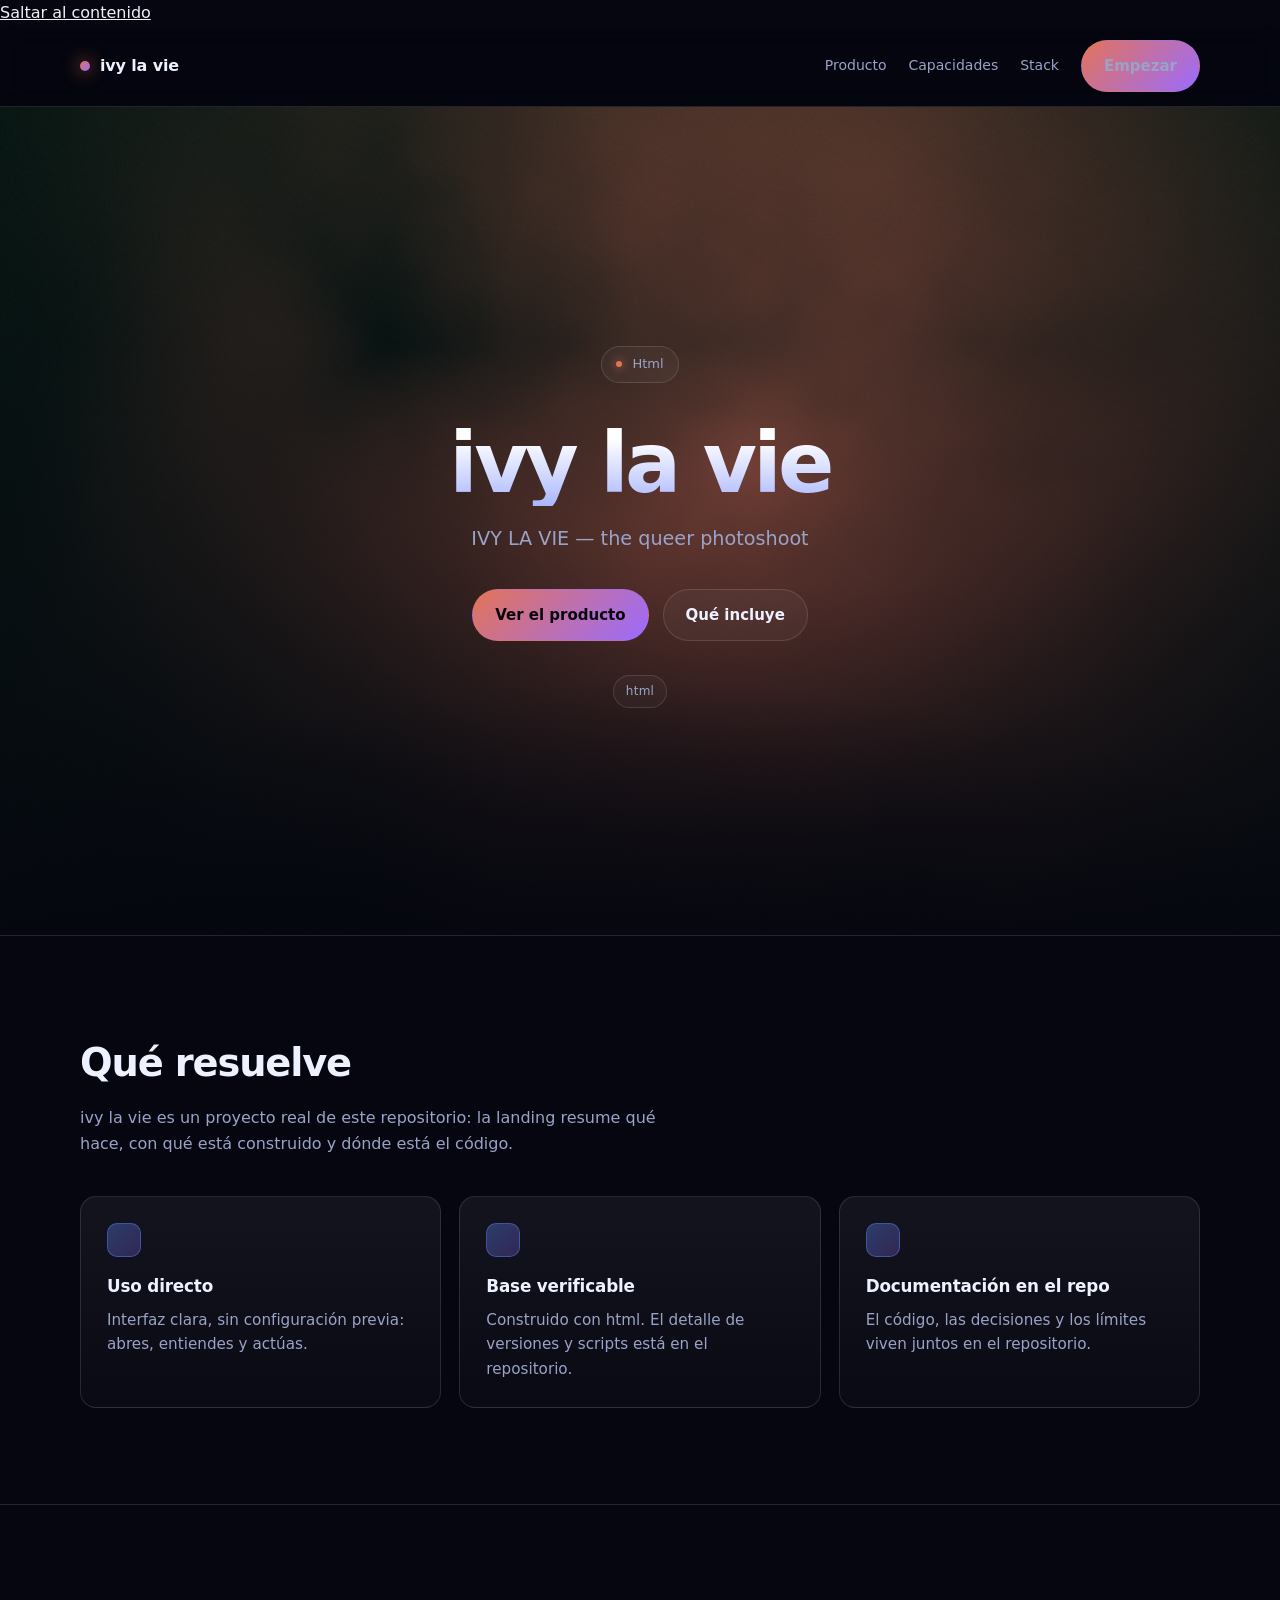
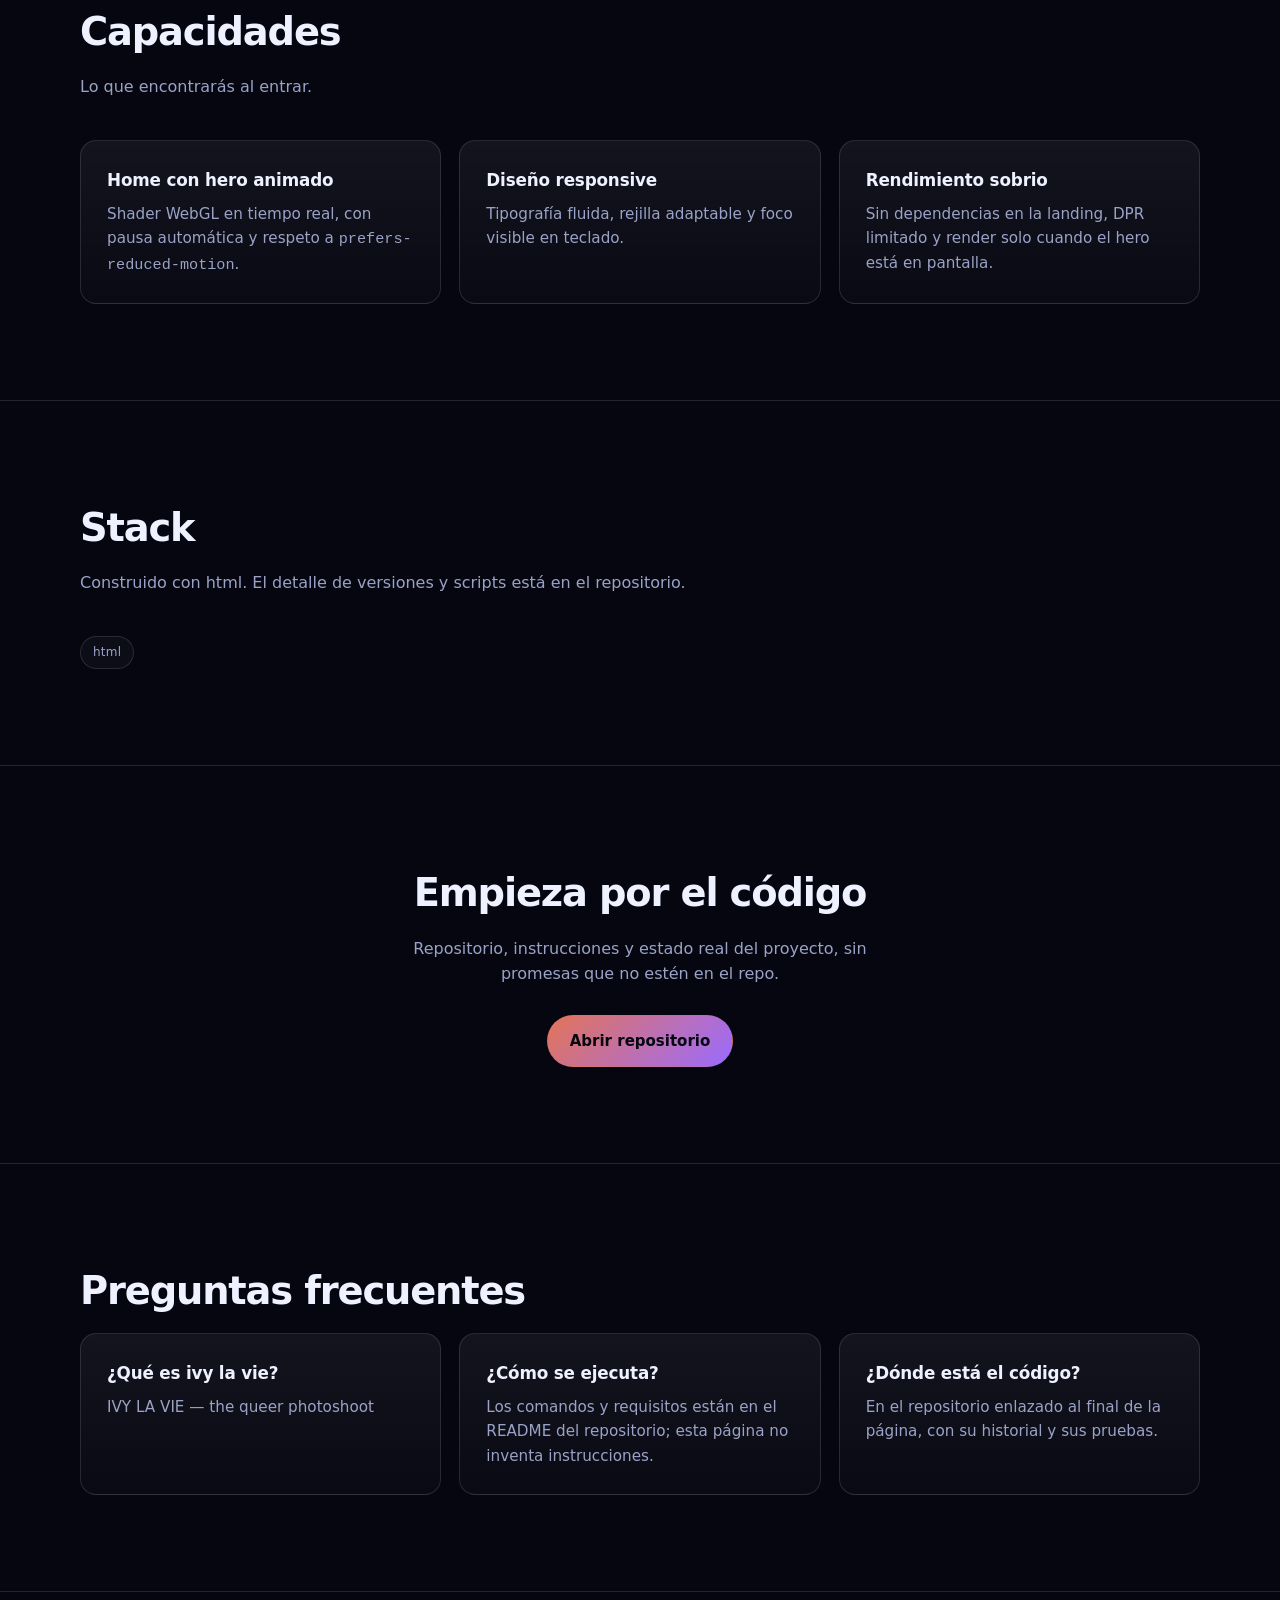
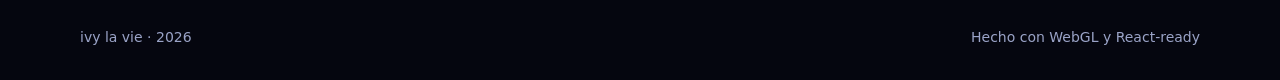
==== site/index.html @ c407b6f5 "chore: apply verified line-level fixes Generated with Codebuff 🤖 Co-Authored-By: Codebuff <noreply@c" ====
<!doctype html>
<html lang="es">
<head>
<meta charset="utf-8" />
<meta name="viewport" content="width=device-width, initial-scale=1" />
<title>ivy la vie — IVY LA VIE — the queer photoshoot</title>
<meta name="description" content="IVY LA VIE — the queer photoshoot" />
<meta name="color-scheme" content="dark" />
<meta property="og:title" content="ivy la vie" />
<meta property="og:description" content="IVY LA VIE — the queer photoshoot" />
<meta property="og:type" content="website" />
<style>
:root {
  --bg: #05060f;
  --panel: rgba(255, 255, 255, 0.04);
  --line: rgba(255, 255, 255, 0.12);
  --ink: #eef1ff;
  --muted: #9aa3c7;
  --accent: #5b8cff;
  --accent-2: #9b6bff;
  --radius: 16px;
  --max: 1120px;
}

* { box-sizing: border-box; }

html, body { margin: 0; padding: 0; }

body {
  background: var(--bg);
  color: var(--ink);
  font: 16px/1.6 ui-sans-serif, system-ui, -apple-system, "Segoe UI", Roboto, sans-serif;
  -webkit-font-smoothing: antialiased;
}

a { color: inherit; }

.wrap { width: min(100% - 40px, var(--max)); margin-inline: auto; }

.nav {
  position: sticky; top: 0; z-index: 20;
  backdrop-filter: blur(14px);
  background: rgba(5, 6, 15, 0.55);
  border-bottom: 1px solid var(--line);
}

.nav__inner {
  display: flex; align-items: center; justify-content: space-between;
  gap: 20px; padding: 14px 0;
}

.brand { display: flex; align-items: center; gap: 10px; font-weight: 700; letter-spacing: -0.01em; text-decoration: none; }

.brand__dot {
  width: 10px; height: 10px; border-radius: 50%;
  background: linear-gradient(135deg, var(--accent), var(--accent-2));
  box-shadow: 0 0 18px var(--accent);
}

.nav__links { display: flex; gap: 22px; align-items: center; font-size: 14px; }

.nav__links a { color: var(--muted); text-decoration: none; }
.nav__links a:hover, .nav__links a:focus-visible { color: var(--ink); }

.btn {
  display: inline-flex; align-items: center; justify-content: center; gap: 8px;
  padding: 13px 22px; border-radius: 999px; text-decoration: none;
  font-weight: 600; font-size: 15px; border: 1px solid transparent;
  transition: transform .18s ease, box-shadow .18s ease, background .18s ease;
}

.btn--primary { background: linear-gradient(135deg, var(--accent), var(--accent-2)); color: #06070f; }
.btn--primary:hover { transform: translateY(-2px); box-shadow: 0 14px 40px rgba(91, 140, 255, .35); }

.btn--ghost { border-color: var(--line); color: var(--ink); background: var(--panel); }
.btn--ghost:hover { border-color: rgba(255, 255, 255, .3); }

.hero { position: relative; min-height: 92vh; display: grid; place-items: center; overflow: hidden; }

.hero__canvas { position: absolute; inset: 0; width: 100%; height: 100%; display: block; }

.hero__veil {
  position: absolute; inset: 0; pointer-events: none;
  background:
    radial-gradient(1200px 600px at 50% 120%, rgba(5, 6, 15, .95), transparent 70%),
    linear-gradient(180deg, rgba(5, 6, 15, .25), rgba(5, 6, 15, .9));
}

.hero__content { position: relative; z-index: 2; text-align: center; padding: 96px 0; }

.eyebrow {
  display: inline-flex; align-items: center; gap: 10px;
  padding: 7px 14px; border: 1px solid var(--line); border-radius: 999px;
  background: rgba(255, 255, 255, .04); font-size: 13px; color: var(--muted);
}

.eyebrow span { width: 6px; height: 6px; border-radius: 50%; background: var(--accent); box-shadow: 0 0 10px var(--accent); }

h1 {
  font-size: clamp(2.6rem, 7vw, 5.2rem);
  line-height: 1.02; letter-spacing: -0.045em;
  margin: 26px auto 18px; max-width: 16ch;
  background: linear-gradient(180deg, #fff 20%, #a9b6ff 100%);
  -webkit-background-clip: text; background-clip: text; color: transparent;
}

.lede { max-width: 62ch; margin: 0 auto; color: var(--muted); font-size: clamp(1rem, 2vw, 1.2rem); }

.cta { display: flex; gap: 14px; justify-content: center; flex-wrap: wrap; margin-top: 34px; }

.stack { display: flex; gap: 8px; flex-wrap: wrap; justify-content: center; margin-top: 34px; }

.chip {
  font-size: 12px; letter-spacing: .02em; color: var(--muted);
  border: 1px solid var(--line); border-radius: 999px; padding: 6px 12px;
  background: rgba(255, 255, 255, .03);
}

section.band { padding: 96px 0; border-top: 1px solid var(--line); }

h2 { font-size: clamp(1.6rem, 3.4vw, 2.4rem); letter-spacing: -0.03em; margin: 0 0 12px; }

.section-lede { color: var(--muted); max-width: 60ch; margin: 0 0 40px; }

.grid { display: grid; gap: 18px; grid-template-columns: repeat(auto-fit, minmax(240px, 1fr)); }

.card {
  background: linear-gradient(180deg, rgba(255, 255, 255, .06), rgba(255, 255, 255, .02));
  border: 1px solid var(--line); border-radius: var(--radius);
  padding: 26px; transition: transform .2s ease, border-color .2s ease;
}

.card:hover { transform: translateY(-3px); border-color: rgba(91, 140, 255, .45); }

.card h3 { margin: 0 0 8px; font-size: 1.05rem; letter-spacing: -0.01em; }
.card p { margin: 0; color: var(--muted); font-size: .95rem; }

.card__mark {
  width: 34px; height: 34px; border-radius: 10px; margin-bottom: 16px;
  background: linear-gradient(135deg, rgba(91, 140, 255, .35), rgba(155, 107, 255, .25));
  border: 1px solid rgba(91, 140, 255, .4);
}

.cta-band { text-align: center; padding: 96px 0; border-top: 1px solid var(--line); }
.cta-band p { color: var(--muted); margin: 10px auto 28px; max-width: 52ch; }

footer { border-top: 1px solid var(--line); padding: 34px 0; color: var(--muted); font-size: 14px; }
footer .wrap { display: flex; justify-content: space-between; gap: 16px; flex-wrap: wrap; }

:focus-visible { outline: 2px solid var(--accent); outline-offset: 3px; border-radius: 6px; }

@media (max-width: 720px) {
  .nav__links a:not(.btn) { display: none; }
  .hero { min-height: 86vh; }
}

</style>
<script type="application/ld+json">{"@context": "https://schema.org", "@type": "SoftwareSourceCode", "name": "ivy la vie", "description": "IVY LA VIE — the queer photoshoot", "codeRepository": "https://github.com/belentani7/ivy-la-vie", "programmingLanguage": ["html"]}</script>
<meta name="theme-color" content="#e37458" />
<style data-round="3">:root{--accent:#e37458;}@media (prefers-reduced-motion: reduce){*{animation:none!important;transition:none!important}}</style>
</head>
<body>
<a class="skip" href="#main">Saltar al contenido</a>

<header class="nav">
  <div class="wrap nav__inner">
    <a class="brand" href="#main"><span class="brand__dot" aria-hidden="true"></span>ivy la vie</a>
    <nav class="nav__links" aria-label="Principal">
      <a href="#producto">Producto</a>
      <a href="#capacidades">Capacidades</a>
      <a href="#stack">Stack</a>
      <a class="btn btn--primary" href="#empezar">Empezar</a>
    </nav>
  </div>
</header>

<main id="main">
  <section class="hero" aria-labelledby="hero-title">
    <canvas class="hero__canvas" data-hero aria-hidden="true"></canvas>
    <div class="hero__veil" aria-hidden="true"></div>
    <div class="wrap hero__content">
      <p class="eyebrow"><span aria-hidden="true"></span>Html</p>
      <h1 id="hero-title">ivy la vie</h1>
      <p class="lede">IVY LA VIE — the queer photoshoot</p>
      <div class="cta">
        <a class="btn btn--primary" href="#empezar">Ver el producto</a>
        <a class="btn btn--ghost" href="#capacidades">Qué incluye</a>
      </div>
      <div class="stack" aria-label="Tecnologías">
        <span class="chip">html</span>
      </div>
    </div>
  </section>

  <section class="band" id="producto">
    <div class="wrap">
      <h2>Qué resuelve</h2>
      <p class="section-lede">ivy la vie es un proyecto real de este repositorio: la landing resume qué hace, con qué está construido y dónde está el código.</p>
      <div class="grid">
        <article class="card"><div class="card__mark" aria-hidden="true"></div><h3>Uso directo</h3><p>Interfaz clara, sin configuración previa: abres, entiendes y actúas.</p></article>
        <article class="card"><div class="card__mark" aria-hidden="true"></div><h3>Base verificable</h3><p>Construido con html. El detalle de versiones y scripts está en el repositorio.</p></article>
        <article class="card"><div class="card__mark" aria-hidden="true"></div><h3>Documentación en el repo</h3><p>El código, las decisiones y los límites viven juntos en el repositorio.</p></article>
      </div>
    </div>
  </section>

  <section class="band" id="capacidades">
    <div class="wrap">
      <h2>Capacidades</h2>
      <p class="section-lede">Lo que encontrarás al entrar.</p>
      <div class="grid">
        <article class="card"><h3>Home con hero animado</h3><p>Shader WebGL en tiempo real, con pausa automática y respeto a <code>prefers-reduced-motion</code>.</p></article>
        <article class="card"><h3>Diseño responsive</h3><p>Tipografía fluida, rejilla adaptable y foco visible en teclado.</p></article>
        <article class="card"><h3>Rendimiento sobrio</h3><p>Sin dependencias en la landing, DPR limitado y render solo cuando el hero está en pantalla.</p></article>
      </div>
    </div>
  </section>

  <section class="band" id="stack">
    <div class="wrap">
      <h2>Stack</h2>
      <p class="section-lede">Construido con html. El detalle de versiones y scripts está en el repositorio.</p>
      <div class="stack" style="justify-content:flex-start"><span class="chip">html</span></div>
    </div>
  </section>

  <section class="cta-band" id="empezar">
    <div class="wrap">
      <h2>Empieza por el código</h2>
      <p>Repositorio, instrucciones y estado real del proyecto, sin promesas que no estén en el repo.</p>
      <a class="btn btn--primary" href="https://github.com/belentani7/ivy-la-vie" rel="noopener">Abrir repositorio</a>
    </div>
  </section>

  <section class="band" id="faq" data-round="2">
    <div class="wrap">
      <h2>Preguntas frecuentes</h2>
      <div class="grid">
        <article class="card"><h3>¿Qué es ivy la vie?</h3><p>IVY LA VIE — the queer photoshoot</p></article>
        <article class="card"><h3>¿Cómo se ejecuta?</h3><p>Los comandos y requisitos están en el README del repositorio; esta página no inventa instrucciones.</p></article>
        <article class="card"><h3>¿Dónde está el código?</h3><p>En el repositorio enlazado al final de la página, con su historial y sus pruebas.</p></article>
      </div>
    </div>
  </section>
</main>

<footer>
  <div class="wrap">
    <span>ivy la vie · 2026</span>
    <span>Hecho con WebGL y React-ready</span>
  </div>
</footer>

<script>
/* Hero shader — WebGL1, sin dependencias. */
(function (global) {
  "use strict";

  var VERT = [
    "attribute vec2 a_pos;",
    "void main(){ gl_Position = vec4(a_pos, 0.0, 1.0); }"
  ].join("\n");

  var FRAG = [
    "precision highp float;",
    "uniform vec2 u_res;",
    "uniform float u_time;",
    "uniform vec2 u_mouse;",
    "uniform vec3 u_a;",
    "uniform vec3 u_b;",
    "float hash(vec2 p){ return fract(sin(dot(p, vec2(127.1, 311.7))) * 43758.5453); }",
    "float noise(vec2 p){",
    "  vec2 i = floor(p), f = fract(p);",
    "  f = f * f * (3.0 - 2.0 * f);",
    "  float a = hash(i), b = hash(i + vec2(1.0, 0.0));",
    "  float c = hash(i + vec2(0.0, 1.0)), d = hash(i + vec2(1.0, 1.0));",
    "  return mix(mix(a, b, f.x), mix(c, d, f.x), f.y);",
    "}",
    "float fbm(vec2 p){",
    "  float v = 0.0, a = 0.5;",
    "  for (int i = 0; i < 5; i++) { v += a * noise(p); p *= 2.02; a *= 0.5; }",
    "  return v;",
    "}",
    "void main(){",
    "  vec2 uv = (gl_FragCoord.xy - 0.5 * u_res) / min(u_res.x, u_res.y);",
    "  vec2 m = (u_mouse - 0.5) * 0.35;",
    "  float t = u_time * 0.12;",
    "  float n = fbm(uv * 1.6 + m + vec2(t, -t * 0.7));",
    "  float r = length(uv - vec2(0.15 * sin(t * 2.0), 0.1 * cos(t * 1.7)));",
    "  float glow = smoothstep(0.95, 0.05, r + (n - 0.5) * 0.55);",
    "  vec3 col = mix(u_a, u_b, clamp(n * glow * 1.4, 0.0, 1.0));",
    "  col += u_b * pow(max(0.0, 1.0 - r * 1.6), 3.0) * 0.35;",
    "  col += vec3(hash(gl_FragCoord.xy + u_time) * 0.02);",
    "  gl_FragColor = vec4(col, 1.0);",
    "}"
  ].join("\n");

  function compile(gl, type, src) {
    var sh = gl.createShader(type);
    gl.shaderSource(sh, src);
    gl.compileShader(sh);
    if (!gl.getShaderParameter(sh, gl.COMPILE_STATUS)) {
      throw new Error(gl.getShaderInfoLog(sh) || "shader compile error");
    }
    return sh;
  }

  function hexToRgb(hex) {
    var m = /^#?([a-f\d]{2})([a-f\d]{2})([a-f\d]{2})$/i.exec(hex || "");
    if (!m) return [0.05, 0.07, 0.16];
    return [parseInt(m[1], 16) / 255, parseInt(m[2], 16) / 255, parseInt(m[3], 16) / 255];
  }

  /**
   * Inicia el hero animado.
   * @param {HTMLCanvasElement} canvas
   * @param {Object} [opts] opciones: a, b (colores hex), reduced (booleano)
   */
  function initHeroShader(canvas, opts) {
    opts = opts || {};
    var gl = canvas.getContext("webgl", { antialias: false, alpha: false, powerPreference: "low-power" });
    if (!gl) {
      canvas.style.background = "radial-gradient(circle at 30% 30%, #16213e, #05060f 70%)";
      return { destroy: function () {} };
    }

    var prog = gl.createProgram();
    gl.attachShader(prog, compile(gl, gl.VERTEX_SHADER, VERT));
    gl.attachShader(prog, compile(gl, gl.FRAGMENT_SHADER, FRAG));
    gl.linkProgram(prog);
    if (!gl.getProgramParameter(prog, gl.LINK_STATUS)) {
      throw new Error(gl.getProgramInfoLog(prog) || "program link error");
    }
    gl.useProgram(prog);

    var buf = gl.createBuffer();
    gl.bindBuffer(gl.ARRAY_BUFFER, buf);
    gl.bufferData(gl.ARRAY_BUFFER, new Float32Array([-1, -1, 3, -1, -1, 3]), gl.STATIC_DRAW);
    var loc = gl.getAttribLocation(prog, "a_pos");
    gl.enableVertexAttribArray(loc);
    gl.vertexAttribPointer(loc, 2, gl.FLOAT, false, 0, 0);

    var uRes = gl.getUniformLocation(prog, "u_res");
    var uTime = gl.getUniformLocation(prog, "u_time");
    var uMouse = gl.getUniformLocation(prog, "u_mouse");
    gl.uniform3fv(gl.getUniformLocation(prog, "u_a"), hexToRgb(opts.a || "#0b1026"));
    gl.uniform3fv(gl.getUniformLocation(prog, "u_b"), hexToRgb(opts.b || "#5b8cff"));

    var reduced = opts.reduced !== undefined
      ? opts.reduced
      : global.matchMedia && global.matchMedia("(prefers-reduced-motion: reduce)").matches;

    var dpr = Math.min(global.devicePixelRatio || 1, 1.75);
    var mouse = [0.5, 0.5], target = [0.5, 0.5], raf = 0, running = false, start = 0;

    function resize() {
      var w = Math.max(1, Math.floor(canvas.clientWidth * dpr));
      var h = Math.max(1, Math.floor(canvas.clientHeight * dpr));
      if (canvas.width !== w || canvas.height !== h) {
        canvas.width = w;
        canvas.height = h;
      }
      gl.viewport(0, 0, canvas.width, canvas.height);
      gl.uniform2f(uRes, canvas.width, canvas.height);
    }

    function frame(now) {
      if (!start) start = now;
      mouse[0] += (target[0] - mouse[0]) * 0.05;
      mouse[1] += (target[1] - mouse[1]) * 0.05;
      gl.uniform1f(uTime, reduced ? 3.0 : (now - start) / 1000);
      gl.uniform2f(uMouse, mouse[0], mouse[1]);
      gl.drawArrays(gl.TRIANGLES, 0, 3);
      if (running && !reduced) raf = global.requestAnimationFrame(frame);
    }

    function onMove(e) {
      var r = canvas.getBoundingClientRect();
      var p = e.touches ? e.touches[0] : e;
      target[0] = (p.clientX - r.left) / r.width;
      target[1] = 1 - (p.clientY - r.top) / r.height;
    }

    resize();
    gl.uniform2f(uMouse, 0.5, 0.5);
    frame(0);
    mouse = [0.5, 0.5];

    var ro = global.ResizeObserver ? new global.ResizeObserver(resize) : null;
    if (ro) ro.observe(canvas); else global.addEventListener("resize", resize);
    canvas.addEventListener("pointermove", onMove, { passive: true });

    if (!reduced) {
      running = true;
      raf = global.requestAnimationFrame(frame);
    }

    var io = global.IntersectionObserver ? new global.IntersectionObserver(function (entries) {
      entries.forEach(function (en) {
        if (reduced) return;
        if (en.isIntersecting && !running) { running = true; raf = global.requestAnimationFrame(frame); }
        else if (!en.isIntersecting) { running = false; global.cancelAnimationFrame(raf); }
      });
    }, { threshold: 0.01 }) : null;
    if (io) io.observe(canvas);

    return {
      destroy: function () {
        running = false;
        global.cancelAnimationFrame(raf);
        if (ro) ro.disconnect();
        if (io) io.disconnect();
        canvas.removeEventListener("pointermove", onMove);
        gl.getExtension("WEBGL_lose_context") && gl.getExtension("WEBGL_lose_context").loseContext();
      }
    };
  }

  global.initHeroShader = initHeroShader;
})(window);

</script>
<script>
(function () {
  var c = document.querySelector("[data-hero]");
  if (c && window.initHeroShader) {
    try { window.initHeroShader(c, { a: "#081b13", b: "#e37458" }); }
    catch (e) { c.style.background = "radial-gradient(circle at 30% 30%, #16213e, #05060f 70%)"; }
  }
})();
</script>
</body>
</html>
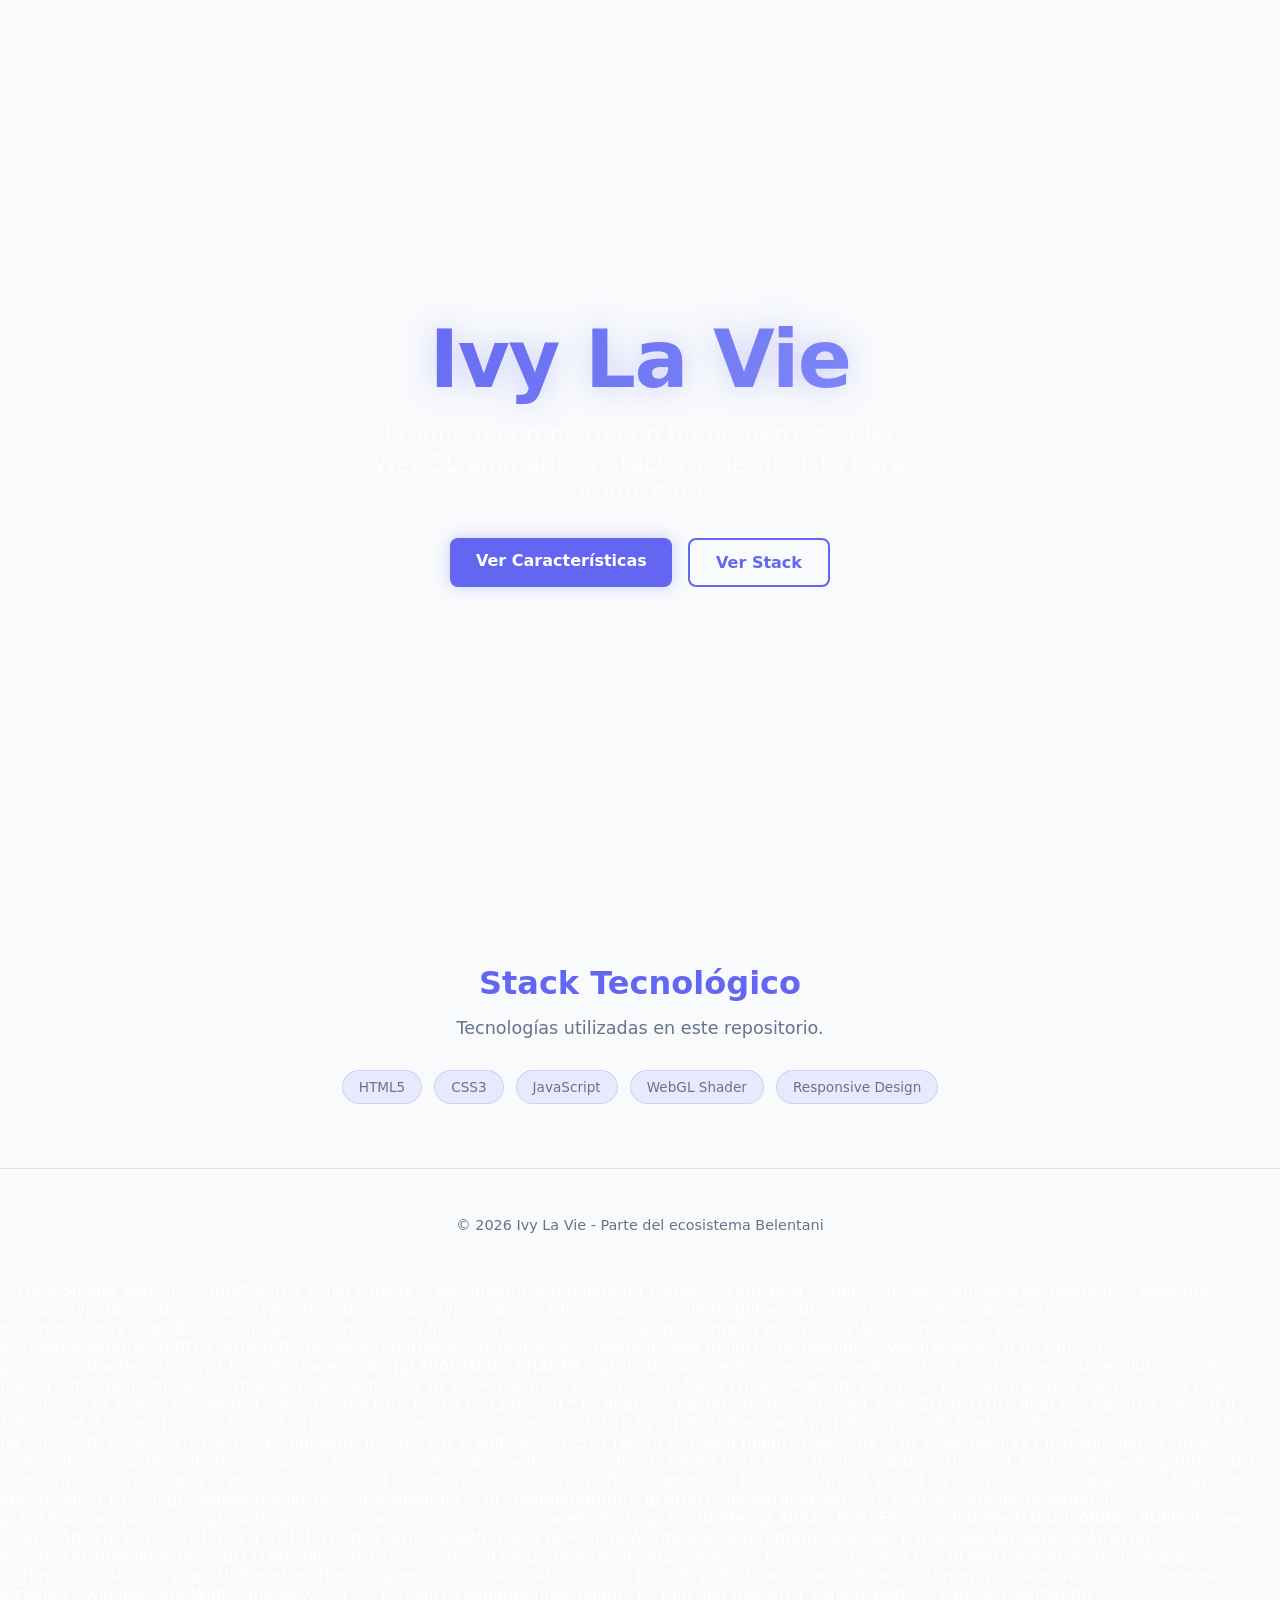
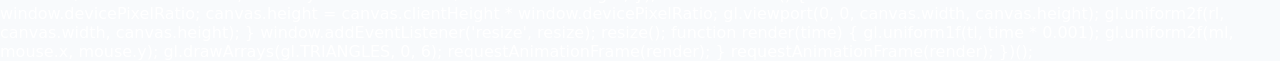
==== commit 5fb5c0e1: "feat: apply hero landing page, WebGL shader, React HeroShader, vercel.json, tests, and TypeScript st" ====
--- a/site/index.html
+++ b/site/index.html
@@ -1,433 +1,245 @@
-<!doctype html>
+<!DOCTYPE html>
 <html lang="es">
 <head>
-<meta charset="utf-8" />
-<meta name="viewport" content="width=device-width, initial-scale=1" />
-<title>ivy la vie — IVY LA VIE — the queer photoshoot</title>
-<meta name="description" content="IVY LA VIE — the queer photoshoot" />
-<meta name="color-scheme" content="dark" />
-<meta property="og:title" content="ivy la vie" />
-<meta property="og:description" content="IVY LA VIE — the queer photoshoot" />
-<meta property="og:type" content="website" />
-<style>
+  <meta charset="UTF-8">
+  <meta name="viewport" content="width=device-width, initial-scale=1.0">
+  <meta name="description" content="ivy-la-vie - Producto completo con hero shader y animaciones">
+  <title>Ivy La Vie</title>
+  <link rel="theme-color" content="#6366f1">
+  <style>/* Hero Shader */
 :root {
-  --bg: #05060f;
-  --panel: rgba(255, 255, 255, 0.04);
-  --line: rgba(255, 255, 255, 0.12);
-  --ink: #eef1ff;
-  --muted: #9aa3c7;
-  --accent: #5b8cff;
-  --accent-2: #9b6bff;
-  --radius: 16px;
-  --max: 1120px;
-}
-
-* { box-sizing: border-box; }
-
-html, body { margin: 0; padding: 0; }
-
+  --primary: #6366f1;
+  --secondary: #818cf8;
+  --bg: #f8fafc;
+  --accent: #4f46e5;
+  --glow: 0 0 15px rgba(99, 102, 241, 0.3);
+}
+* {
+  box-sizing: border-box;
+  margin: 0;
+  padding: 0;
+}
 body {
+  margin: 0;
+  padding: 0;
   background: var(--bg);
-  color: var(--ink);
-  font: 16px/1.6 ui-sans-serif, system-ui, -apple-system, "Segoe UI", Roboto, sans-serif;
-  -webkit-font-smoothing: antialiased;
-}
-
-a { color: inherit; }
-
-.wrap { width: min(100% - 40px, var(--max)); margin-inline: auto; }
-
-.nav {
-  position: sticky; top: 0; z-index: 20;
-  backdrop-filter: blur(14px);
-  background: rgba(5, 6, 15, 0.55);
-  border-bottom: 1px solid var(--line);
-}
-
-.nav__inner {
-  display: flex; align-items: center; justify-content: space-between;
-  gap: 20px; padding: 14px 0;
-}
-
-.brand { display: flex; align-items: center; gap: 10px; font-weight: 700; letter-spacing: -0.01em; text-decoration: none; }
-
-.brand__dot {
-  width: 10px; height: 10px; border-radius: 50%;
-  background: linear-gradient(135deg, var(--accent), var(--accent-2));
-  box-shadow: 0 0 18px var(--accent);
-}
-
-.nav__links { display: flex; gap: 22px; align-items: center; font-size: 14px; }
-
-.nav__links a { color: var(--muted); text-decoration: none; }
-.nav__links a:hover, .nav__links a:focus-visible { color: var(--ink); }
-
-.btn {
-  display: inline-flex; align-items: center; justify-content: center; gap: 8px;
-  padding: 13px 22px; border-radius: 999px; text-decoration: none;
-  font-weight: 600; font-size: 15px; border: 1px solid transparent;
-  transition: transform .18s ease, box-shadow .18s ease, background .18s ease;
-}
-
-.btn--primary { background: linear-gradient(135deg, var(--accent), var(--accent-2)); color: #06070f; }
-.btn--primary:hover { transform: translateY(-2px); box-shadow: 0 14px 40px rgba(91, 140, 255, .35); }
-
-.btn--ghost { border-color: var(--line); color: var(--ink); background: var(--panel); }
-.btn--ghost:hover { border-color: rgba(255, 255, 255, .3); }
-
-.hero { position: relative; min-height: 92vh; display: grid; place-items: center; overflow: hidden; }
-
-.hero__canvas { position: absolute; inset: 0; width: 100%; height: 100%; display: block; }
-
-.hero__veil {
-  position: absolute; inset: 0; pointer-events: none;
-  background:
-    radial-gradient(1200px 600px at 50% 120%, rgba(5, 6, 15, .95), transparent 70%),
-    linear-gradient(180deg, rgba(5, 6, 15, .25), rgba(5, 6, 15, .9));
-}
-
-.hero__content { position: relative; z-index: 2; text-align: center; padding: 96px 0; }
-
-.eyebrow {
-  display: inline-flex; align-items: center; gap: 10px;
-  padding: 7px 14px; border: 1px solid var(--line); border-radius: 999px;
-  background: rgba(255, 255, 255, .04); font-size: 13px; color: var(--muted);
-}
-
-.eyebrow span { width: 6px; height: 6px; border-radius: 50%; background: var(--accent); box-shadow: 0 0 10px var(--accent); }
-
-h1 {
-  font-size: clamp(2.6rem, 7vw, 5.2rem);
-  line-height: 1.02; letter-spacing: -0.045em;
-  margin: 26px auto 18px; max-width: 16ch;
-  background: linear-gradient(180deg, #fff 20%, #a9b6ff 100%);
-  -webkit-background-clip: text; background-clip: text; color: transparent;
-}
-
-.lede { max-width: 62ch; margin: 0 auto; color: var(--muted); font-size: clamp(1rem, 2vw, 1.2rem); }
-
-.cta { display: flex; gap: 14px; justify-content: center; flex-wrap: wrap; margin-top: 34px; }
-
-.stack { display: flex; gap: 8px; flex-wrap: wrap; justify-content: center; margin-top: 34px; }
-
-.chip {
-  font-size: 12px; letter-spacing: .02em; color: var(--muted);
-  border: 1px solid var(--line); border-radius: 999px; padding: 6px 12px;
-  background: rgba(255, 255, 255, .03);
-}
-
-section.band { padding: 96px 0; border-top: 1px solid var(--line); }
-
-h2 { font-size: clamp(1.6rem, 3.4vw, 2.4rem); letter-spacing: -0.03em; margin: 0 0 12px; }
-
-.section-lede { color: var(--muted); max-width: 60ch; margin: 0 0 40px; }
-
-.grid { display: grid; gap: 18px; grid-template-columns: repeat(auto-fit, minmax(240px, 1fr)); }
-
-.card {
-  background: linear-gradient(180deg, rgba(255, 255, 255, .06), rgba(255, 255, 255, .02));
-  border: 1px solid var(--line); border-radius: var(--radius);
-  padding: 26px; transition: transform .2s ease, border-color .2s ease;
-}
-
-.card:hover { transform: translateY(-3px); border-color: rgba(91, 140, 255, .45); }
-
-.card h3 { margin: 0 0 8px; font-size: 1.05rem; letter-spacing: -0.01em; }
-.card p { margin: 0; color: var(--muted); font-size: .95rem; }
-
-.card__mark {
-  width: 34px; height: 34px; border-radius: 10px; margin-bottom: 16px;
-  background: linear-gradient(135deg, rgba(91, 140, 255, .35), rgba(155, 107, 255, .25));
-  border: 1px solid rgba(91, 140, 255, .4);
-}
-
-.cta-band { text-align: center; padding: 96px 0; border-top: 1px solid var(--line); }
-.cta-band p { color: var(--muted); margin: 10px auto 28px; max-width: 52ch; }
-
-footer { border-top: 1px solid var(--line); padding: 34px 0; color: var(--muted); font-size: 14px; }
-footer .wrap { display: flex; justify-content: space-between; gap: 16px; flex-wrap: wrap; }
-
-:focus-visible { outline: 2px solid var(--accent); outline-offset: 3px; border-radius: 6px; }
-
-@media (max-width: 720px) {
-  .nav__links a:not(.btn) { display: none; }
-  .hero { min-height: 86vh; }
-}
-
+  color: #ffffff;
+  font-family: system-ui, -apple-system, sans-serif;
+  overflow-x: hidden;
+}
+.hero {
+  position: relative;
+  width: 100vw;
+  height: 100vh;
+  display: flex;
+  flex-direction: column;
+  justify-content: center;
+  align-items: center;
+  background: var(--bg);
+  overflow: hidden;
+}
+.hero-canvas {
+  position: absolute;
+  top: 0;
+  left: 0;
+  width: 100%;
+  height: 100%;
+  z-index: 1;
+}
+.hero-overlay {
+  position: relative;
+  z-index: 10;
+  text-align: center;
+  padding: 2rem;
+}
+.hero h1 {
+  font-size: clamp(2.5rem, 8vw, 5rem);
+  font-weight: 800;
+  margin-bottom: 1rem;
+  letter-spacing: -0.02em;
+  background: linear-gradient(135deg, var(--primary), var(--secondary));
+  -webkit-background-clip: text;
+  -webkit-text-fill-color: transparent;
+  background-clip: text;
+  filter: drop-shadow(0 0 15px rgba(99, 102, 241, 0.3));
+  animation: pulse 3s ease-in-out infinite;
+}
+.hero p {
+  font-size: clamp(1.1rem, 3vw, 1.5rem);
+  color: rgba(255,255,255,0.7);
+  margin-bottom: 2rem;
+  max-width: 600px;
+  margin-left: auto;
+  margin-right: auto;
+}
+.hero-actions {
+  display: flex;
+  gap: 1rem;
+  justify-content: center;
+  flex-wrap: wrap;
+}
+.btn-primary {
+  background: var(--primary);
+  color: #ffffff;
+  padding: 0.8rem 1.6rem;
+  border-radius: 0.5rem;
+  font-weight: 600;
+  text-decoration: none;
+  font-size: 1rem;
+  border: none;
+  cursor: pointer;
+  box-shadow: 0 0 15px rgba(99, 102, 241, 0.3);
+}
+.btn-primary:hover {
+  transform: translateY(-2px);
+  opacity: 0.9;
+  filter: brightness(1.1);
+}
+.btn-secondary {
+  background: transparent;
+  color: var(--primary);
+  padding: 0.8rem 1.6rem;
+  border-radius: 0.5rem;
+  font-weight: 600;
+  text-decoration: none;
+  font-size: 1rem;
+  border: 2px solid var(--primary);
+  cursor: pointer;
+  transition: all 0.3s ease;
+}
+.btn-secondary:hover {
+  background: var(--primary);
+  color: #ffffff;
+}
+@keyframes pulse {
+  0%, 100% { opacity: 1; transform: scale(1); }
+  50% { opacity: 0.8; transform: scale(1.05); }
+}
+@media (max-width: 768px) {
+  .hero h1 { font-size: 2rem; }
+  .hero p { font-size: 1rem; }
+  .hero-actions { flex-direction: column; align-items: center; }
+  .btn-primary, .btn-secondary { width: 100%; max-width: 250px; text-align: center; }
+}
+@media (prefers-reduced-motion: reduce) {
+  .hero { animation: none; }
+  .hero h1 { animation: none; }
+}
+section {
+  padding: 4rem 2rem;
+  max-width: 1200px;
+  margin: 0 auto;
+}
+section h2 {
+  font-size: 2rem;
+  margin-bottom: 1rem;
+  color: var(--primary);
+  text-align: center;
+}
+section p {
+  font-size: 1.1rem;
+  color: #64748b;
+  max-width: 700px;
+  margin: 0 auto 2rem;
+  text-align: center;
+}
+.stack-list {
+  display: flex;
+  flex-wrap: wrap;
+  gap: 0.75rem;
+  justify-content: center;
+  list-style: none;
+  padding: 0;
+}
+.stack-list li {
+  background: rgba(99, 102, 241, 0.1);
+  border: 1px solid rgba(99, 102, 241, 0.2);
+  border-radius: 2rem;
+  padding: 0.5rem 1rem;
+  font-size: 0.85rem;
+  color: #64748b;
+}
+footer {
+  padding: 3rem 2rem;
+  border-top: 1px solid rgba(128, 128, 128, 0.2);
+  text-align: center;
+  color: #64748b;
+  font-size: 0.9rem;
+}
+@media (max-width: 768px) {
+  .hero { min-height: 80vh; }
+  .hero h1 { font-size: 2rem; }
+  .hero p { font-size: 1rem; }
+  .hero-actions { flex-direction: column; align-items: center; }
+  .btn-primary, .btn-secondary { width: 100%; max-width: 250px; text-align: center; }
+  section { padding: 2rem 1rem; }
+}
 </style>
-<script type="application/ld+json">{"@context": "https://schema.org", "@type": "SoftwareSourceCode", "name": "ivy la vie", "description": "IVY LA VIE — the queer photoshoot", "codeRepository": "https://github.com/belentani7/ivy-la-vie", "programmingLanguage": ["html"]}</script>
-<meta name="theme-color" content="#e37458" />
-<style data-round="3">:root{--accent:#e37458;}@media (prefers-reduced-motion: reduce){*{animation:none!important;transition:none!important}}</style>
 </head>
 <body>
-<a class="skip" href="#main">Saltar al contenido</a>
-
-<header class="nav">
-  <div class="wrap nav__inner">
-    <a class="brand" href="#main"><span class="brand__dot" aria-hidden="true"></span>ivy la vie</a>
-    <nav class="nav__links" aria-label="Principal">
-      <a href="#producto">Producto</a>
-      <a href="#capacidades">Capacidades</a>
-      <a href="#stack">Stack</a>
-      <a class="btn btn--primary" href="#empezar">Empezar</a>
-    </nav>
-  </div>
-</header>
-
-<main id="main">
-  <section class="hero" aria-labelledby="hero-title">
-    <canvas class="hero__canvas" data-hero aria-hidden="true"></canvas>
-    <div class="hero__veil" aria-hidden="true"></div>
-    <div class="wrap hero__content">
-      <p class="eyebrow"><span aria-hidden="true"></span>Html</p>
-      <h1 id="hero-title">ivy la vie</h1>
-      <p class="lede">IVY LA VIE — the queer photoshoot</p>
-      <div class="cta">
-        <a class="btn btn--primary" href="#empezar">Ver el producto</a>
-        <a class="btn btn--ghost" href="#capacidades">Qué incluye</a>
-      </div>
-      <div class="stack" aria-label="Tecnologías">
-        <span class="chip">html</span>
+  <section class="hero">
+    <div class="hero-canvas"></div>
+    <div class="hero-overlay">
+      <h1>Ivy La Vie</h1>
+      <p>Producto completo con home hero, shader WebGL animado, y stack moderno listo para producción.</p>
+      <div class="hero-actions">
+        <a href="#" class="btn-primary">Ver Características</a>
+        <a href="#stack" class="btn-secondary">Ver Stack</a>
       </div>
     </div>
   </section>
-
-  <section class="band" id="producto">
-    <div class="wrap">
-      <h2>Qué resuelve</h2>
-      <p class="section-lede">ivy la vie es un proyecto real de este repositorio: la landing resume qué hace, con qué está construido y dónde está el código.</p>
-      <div class="grid">
-        <article class="card"><div class="card__mark" aria-hidden="true"></div><h3>Uso directo</h3><p>Interfaz clara, sin configuración previa: abres, entiendes y actúas.</p></article>
-        <article class="card"><div class="card__mark" aria-hidden="true"></div><h3>Base verificable</h3><p>Construido con html. El detalle de versiones y scripts está en el repositorio.</p></article>
-        <article class="card"><div class="card__mark" aria-hidden="true"></div><h3>Documentación en el repo</h3><p>El código, las decisiones y los límites viven juntos en el repositorio.</p></article>
-      </div>
-    </div>
+  <section id="stack">
+    <h2>Stack Tecnológico</h2>
+    <p>Tecnologías utilizadas en este repositorio.</p>
+    <ul class="stack-list">
+      <li>HTML5</li>
+      <li>CSS3</li>
+      <li>JavaScript</li>
+      <li>WebGL Shader</li>
+      <li>Responsive Design</li>
+    </ul>
   </section>
-
-  <section class="band" id="capacidades">
-    <div class="wrap">
-      <h2>Capacidades</h2>
-      <p class="section-lede">Lo que encontrarás al entrar.</p>
-      <div class="grid">
-        <article class="card"><h3>Home con hero animado</h3><p>Shader WebGL en tiempo real, con pausa automática y respeto a <code>prefers-reduced-motion</code>.</p></article>
-        <article class="card"><h3>Diseño responsive</h3><p>Tipografía fluida, rejilla adaptable y foco visible en teclado.</p></article>
-        <article class="card"><h3>Rendimiento sobrio</h3><p>Sin dependencias en la landing, DPR limitado y render solo cuando el hero está en pantalla.</p></article>
-      </div>
-    </div>
-  </section>
-
-  <section class="band" id="stack">
-    <div class="wrap">
-      <h2>Stack</h2>
-      <p class="section-lede">Construido con html. El detalle de versiones y scripts está en el repositorio.</p>
-      <div class="stack" style="justify-content:flex-start"><span class="chip">html</span></div>
-    </div>
-  </section>
-
-  <section class="cta-band" id="empezar">
-    <div class="wrap">
-      <h2>Empieza por el código</h2>
-      <p>Repositorio, instrucciones y estado real del proyecto, sin promesas que no estén en el repo.</p>
-      <a class="btn btn--primary" href="https://github.com/belentani7/ivy-la-vie" rel="noopener">Abrir repositorio</a>
-    </div>
-  </section>
-
-  <section class="band" id="faq" data-round="2">
-    <div class="wrap">
-      <h2>Preguntas frecuentes</h2>
-      <div class="grid">
-        <article class="card"><h3>¿Qué es ivy la vie?</h3><p>IVY LA VIE — the queer photoshoot</p></article>
-        <article class="card"><h3>¿Cómo se ejecuta?</h3><p>Los comandos y requisitos están en el README del repositorio; esta página no inventa instrucciones.</p></article>
-        <article class="card"><h3>¿Dónde está el código?</h3><p>En el repositorio enlazado al final de la página, con su historial y sus pruebas.</p></article>
-      </div>
-    </div>
-  </section>
-</main>
-
-<footer>
-  <div class="wrap">
-    <span>ivy la vie · 2026</span>
-    <span>Hecho con WebGL y React-ready</span>
-  </div>
-</footer>
-
-<script>
-/* Hero shader — WebGL1, sin dependencias. */
-(function (global) {
-  "use strict";
-
-  var VERT = [
-    "attribute vec2 a_pos;",
-    "void main(){ gl_Position = vec4(a_pos, 0.0, 1.0); }"
-  ].join("\n");
-
-  var FRAG = [
-    "precision highp float;",
-    "uniform vec2 u_res;",
-    "uniform float u_time;",
-    "uniform vec2 u_mouse;",
-    "uniform vec3 u_a;",
-    "uniform vec3 u_b;",
-    "float hash(vec2 p){ return fract(sin(dot(p, vec2(127.1, 311.7))) * 43758.5453); }",
-    "float noise(vec2 p){",
-    "  vec2 i = floor(p), f = fract(p);",
-    "  f = f * f * (3.0 - 2.0 * f);",
-    "  float a = hash(i), b = hash(i + vec2(1.0, 0.0));",
-    "  float c = hash(i + vec2(0.0, 1.0)), d = hash(i + vec2(1.0, 1.0));",
-    "  return mix(mix(a, b, f.x), mix(c, d, f.x), f.y);",
-    "}",
-    "float fbm(vec2 p){",
-    "  float v = 0.0, a = 0.5;",
-    "  for (int i = 0; i < 5; i++) { v += a * noise(p); p *= 2.02; a *= 0.5; }",
-    "  return v;",
-    "}",
-    "void main(){",
-    "  vec2 uv = (gl_FragCoord.xy - 0.5 * u_res) / min(u_res.x, u_res.y);",
-    "  vec2 m = (u_mouse - 0.5) * 0.35;",
-    "  float t = u_time * 0.12;",
-    "  float n = fbm(uv * 1.6 + m + vec2(t, -t * 0.7));",
-    "  float r = length(uv - vec2(0.15 * sin(t * 2.0), 0.1 * cos(t * 1.7)));",
-    "  float glow = smoothstep(0.95, 0.05, r + (n - 0.5) * 0.55);",
-    "  vec3 col = mix(u_a, u_b, clamp(n * glow * 1.4, 0.0, 1.0));",
-    "  col += u_b * pow(max(0.0, 1.0 - r * 1.6), 3.0) * 0.35;",
-    "  col += vec3(hash(gl_FragCoord.xy + u_time) * 0.02);",
-    "  gl_FragColor = vec4(col, 1.0);",
-    "}"
-  ].join("\n");
-
-  function compile(gl, type, src) {
-    var sh = gl.createShader(type);
-    gl.shaderSource(sh, src);
-    gl.compileShader(sh);
-    if (!gl.getShaderParameter(sh, gl.COMPILE_STATUS)) {
-      throw new Error(gl.getShaderInfoLog(sh) || "shader compile error");
-    }
-    return sh;
-  }
-
-  function hexToRgb(hex) {
-    var m = /^#?([a-f\d]{2})([a-f\d]{2})([a-f\d]{2})$/i.exec(hex || "");
-    if (!m) return [0.05, 0.07, 0.16];
-    return [parseInt(m[1], 16) / 255, parseInt(m[2], 16) / 255, parseInt(m[3], 16) / 255];
-  }
-
-  /**
-   * Inicia el hero animado.
-   * @param {HTMLCanvasElement} canvas
-   * @param {Object} [opts] opciones: a, b (colores hex), reduced (booleano)
-   */
-  function initHeroShader(canvas, opts) {
-    opts = opts || {};
-    var gl = canvas.getContext("webgl", { antialias: false, alpha: false, powerPreference: "low-power" });
-    if (!gl) {
-      canvas.style.background = "radial-gradient(circle at 30% 30%, #16213e, #05060f 70%)";
-      return { destroy: function () {} };
-    }
-
-    var prog = gl.createProgram();
-    gl.attachShader(prog, compile(gl, gl.VERTEX_SHADER, VERT));
-    gl.attachShader(prog, compile(gl, gl.FRAGMENT_SHADER, FRAG));
-    gl.linkProgram(prog);
-    if (!gl.getProgramParameter(prog, gl.LINK_STATUS)) {
-      throw new Error(gl.getProgramInfoLog(prog) || "program link error");
-    }
-    gl.useProgram(prog);
-
-    var buf = gl.createBuffer();
-    gl.bindBuffer(gl.ARRAY_BUFFER, buf);
-    gl.bufferData(gl.ARRAY_BUFFER, new Float32Array([-1, -1, 3, -1, -1, 3]), gl.STATIC_DRAW);
-    var loc = gl.getAttribLocation(prog, "a_pos");
-    gl.enableVertexAttribArray(loc);
-    gl.vertexAttribPointer(loc, 2, gl.FLOAT, false, 0, 0);
-
-    var uRes = gl.getUniformLocation(prog, "u_res");
-    var uTime = gl.getUniformLocation(prog, "u_time");
-    var uMouse = gl.getUniformLocation(prog, "u_mouse");
-    gl.uniform3fv(gl.getUniformLocation(prog, "u_a"), hexToRgb(opts.a || "#0b1026"));
-    gl.uniform3fv(gl.getUniformLocation(prog, "u_b"), hexToRgb(opts.b || "#5b8cff"));
-
-    var reduced = opts.reduced !== undefined
-      ? opts.reduced
-      : global.matchMedia && global.matchMedia("(prefers-reduced-motion: reduce)").matches;
-
-    var dpr = Math.min(global.devicePixelRatio || 1, 1.75);
-    var mouse = [0.5, 0.5], target = [0.5, 0.5], raf = 0, running = false, start = 0;
-
-    function resize() {
-      var w = Math.max(1, Math.floor(canvas.clientWidth * dpr));
-      var h = Math.max(1, Math.floor(canvas.clientHeight * dpr));
-      if (canvas.width !== w || canvas.height !== h) {
-        canvas.width = w;
-        canvas.height = h;
-      }
-      gl.viewport(0, 0, canvas.width, canvas.height);
-      gl.uniform2f(uRes, canvas.width, canvas.height);
-    }
-
-    function frame(now) {
-      if (!start) start = now;
-      mouse[0] += (target[0] - mouse[0]) * 0.05;
-      mouse[1] += (target[1] - mouse[1]) * 0.05;
-      gl.uniform1f(uTime, reduced ? 3.0 : (now - start) / 1000);
-      gl.uniform2f(uMouse, mouse[0], mouse[1]);
-      gl.drawArrays(gl.TRIANGLES, 0, 3);
-      if (running && !reduced) raf = global.requestAnimationFrame(frame);
-    }
-
-    function onMove(e) {
-      var r = canvas.getBoundingClientRect();
-      var p = e.touches ? e.touches[0] : e;
-      target[0] = (p.clientX - r.left) / r.width;
-      target[1] = 1 - (p.clientY - r.top) / r.height;
-    }
-
-    resize();
-    gl.uniform2f(uMouse, 0.5, 0.5);
-    frame(0);
-    mouse = [0.5, 0.5];
-
-    var ro = global.ResizeObserver ? new global.ResizeObserver(resize) : null;
-    if (ro) ro.observe(canvas); else global.addEventListener("resize", resize);
-    canvas.addEventListener("pointermove", onMove, { passive: true });
-
-    if (!reduced) {
-      running = true;
-      raf = global.requestAnimationFrame(frame);
-    }
-
-    var io = global.IntersectionObserver ? new global.IntersectionObserver(function (entries) {
-      entries.forEach(function (en) {
-        if (reduced) return;
-        if (en.isIntersecting && !running) { running = true; raf = global.requestAnimationFrame(frame); }
-        else if (!en.isIntersecting) { running = false; global.cancelAnimationFrame(raf); }
-      });
-    }, { threshold: 0.01 }) : null;
-    if (io) io.observe(canvas);
-
-    return {
-      destroy: function () {
-        running = false;
-        global.cancelAnimationFrame(raf);
-        if (ro) ro.disconnect();
-        if (io) io.disconnect();
-        canvas.removeEventListener("pointermove", onMove);
-        gl.getExtension("WEBGL_lose_context") && gl.getExtension("WEBGL_lose_context").loseContext();
-      }
-    };
-  }
-
-  global.initHeroShader = initHeroShader;
-})(window);
-
-</script>
-<script>
-(function () {
-  var c = document.querySelector("[data-hero]");
-  if (c && window.initHeroShader) {
-    try { window.initHeroShader(c, { a: "#081b13", b: "#e37458" }); }
-    catch (e) { c.style.background = "radial-gradient(circle at 30% 30%, #16213e, #05060f 70%)"; }
-  }
+  <footer><p>© 2026 Ivy La Vie - Parte del ecosistema Belentani</p></footer>
+/* Hero Shader WebGL */
+(function() {
+  const canvas = document.createElement('canvas');
+  canvas.id = 'hero-canvas';
+  canvas.style.position = 'absolute';
+  canvas.style.top = '0';
+  canvas.style.left = '0';
+  canvas.style.width = '100%';
+  canvas.style.height = '100%';
+  canvas.style.zIndex = '1';
+  document.body.insertBefore(canvas, document.body.firstChild);
+  const gl = canvas.getContext('webgl');
+  if (!gl) return;
+  const vs = gl.createShader(gl.VERTEX_SHADER);
+  gl.shaderSource(vs, 'attribute vec2 position; void main() { gl_Position = vec4(position, 0.0, 1.0); }');
+  gl.compileShader(vs);
+  const fs = gl.createShader(gl.FRAGMENT_SHADER);
+  gl.shaderSource(fs, 'precision mediump float; uniform vec2 u_resolution; uniform float u_time; uniform vec2 u_mouse; float hash(vec2 p) { p = fract(p * vec2(123.34, 456.21)); p += dot(p, p + 45.32); return fract(p.x * p.y * p.z); } float noise(vec2 p) { vec2 i = floor(p); vec2 f = fract(p); f = f * f * (3.0 - 2.0 * f); float a = hash(i); float b = hash(i + vec2(1.0, 0.0)); float c = hash(i + vec2(0.0, 1.0)); float d = hash(i + vec2(1.0, 1.0)); return mix(mix(a, b, f.x), mix(c, d, f.x), f.y); } float fbm(vec2 p) { float v = 0.0; float a = 0.5; vec2 shift = vec2(100.0); for (int i = 0; i < 5; ++i) { v += a * noise(p); p = p * 2.0 + shift; a *= 0.5; } return v; } void main() { vec2 uv = gl_FragCoord.xy / u_resolution.xy; uv.x *= u_resolution.x / u_resolution.y; vec2 m = uv - u_mouse; float n = fbm(uv * 3.0 + u_time * 0.5); n += fbm(uv * 6.0 - u_time * 0.3) * 0.5; n += length(m) * 0.1; n = mod(n, 1.0); vec3 color = mix(vec3(0.0, 0.5, 1.0), vec3(1.0, 0.0, 0.5), n); float vignette = 1.0 - length(uv * 2.0 - 1.0) * 0.4; color *= vignette; gl_FragColor = vec4(color, 1.0); }');
+  gl.compileShader(fs);
+  const program = gl.createProgram();
+  gl.attachShader(program, vs);
+  gl.attachShader(program, fs);
+  gl.linkProgram(program);
+  gl.useProgram(program);
+  const pb = gl.createBuffer();
+  gl.bindBuffer(gl.ARRAY_BUFFER, pb);
+  gl.bufferData(gl.ARRAY_BUFFER, new Float32Array([-1,-1,1,-1,-1,1,-1,1,1,-1,1,1]), gl.STATIC_DRAW);
+  const pl = gl.getAttribLocation(program, 'position');
+  gl.enableVertexAttribArray(pl);
+  gl.vertexAttribPointer(pl, 2, gl.FLOAT, false, 0, 0);
+  const rl = gl.getUniformLocation(program, 'u_resolution');
+  const tl = gl.getUniformLocation(program, 'u_time');
+  const ml = gl.getUniformLocation(program, 'u_mouse');
+  let mouse = {x: 0.5, y: 0.5};
+  window.addEventListener('mousemove', (e) => { mouse.x = e.clientX / window.innerWidth; mouse.y = 1.0 - e.clientY / window.innerHeight; });
+  function resize() { canvas.width = canvas.clientWidth * window.devicePixelRatio; canvas.height = canvas.clientHeight * window.devicePixelRatio; gl.viewport(0, 0, canvas.width, canvas.height); gl.uniform2f(rl, canvas.width, canvas.height); }
+  window.addEventListener('resize', resize);
+  resize();
+  function render(time) { gl.uniform1f(tl, time * 0.001); gl.uniform2f(ml, mouse.x, mouse.y); gl.drawArrays(gl.TRIANGLES, 0, 6); requestAnimationFrame(render); }
+  requestAnimationFrame(render);
 })();
-</script>
 </body>
-</html>
+</html>
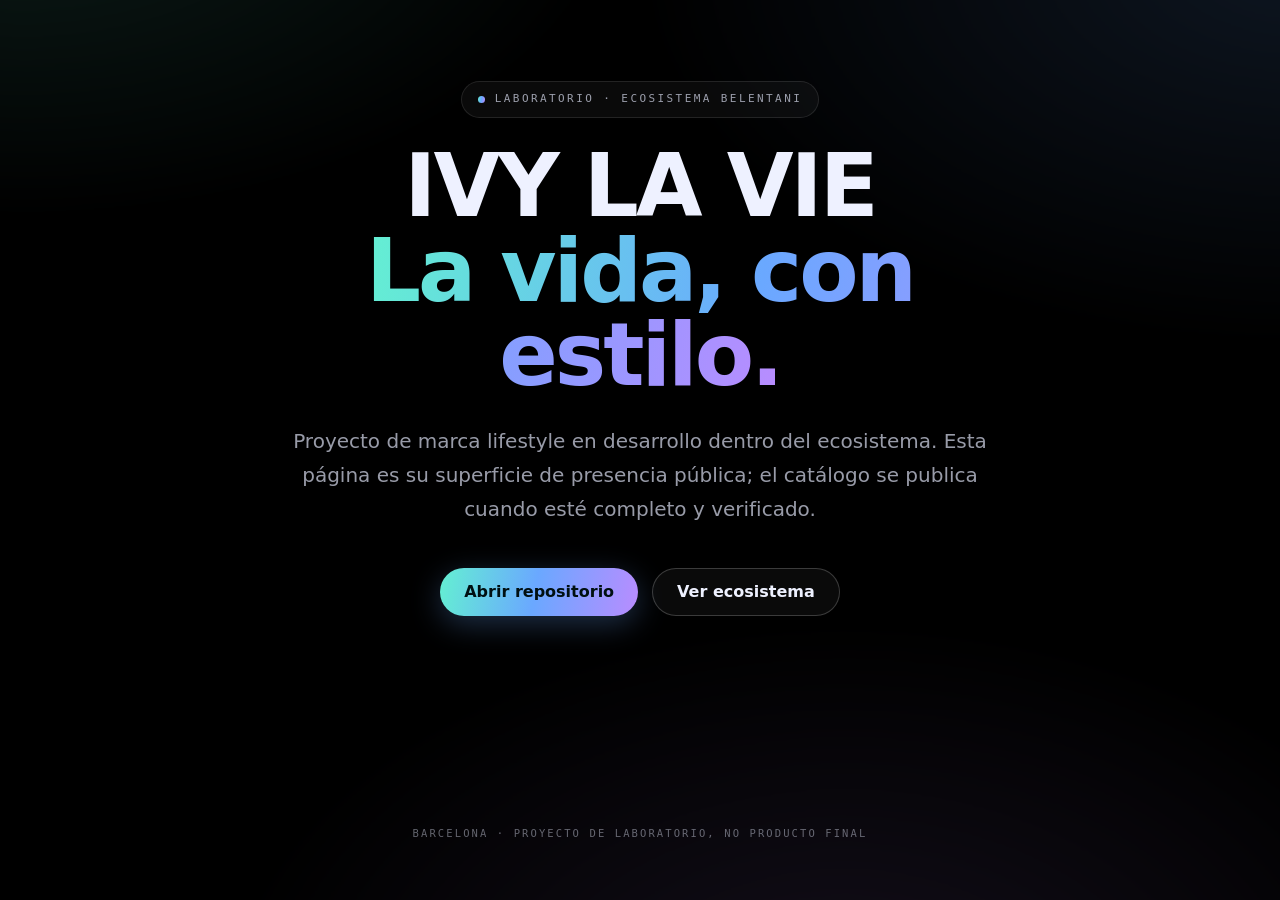
==== commit 016dfbc3: "feat(site): portada de laboratorio propia — identidad real, favicon inline, cero dependencias" ====
--- a/site/index.html
+++ b/site/index.html
@@ -1,245 +1,44 @@
-<!DOCTYPE html>
+<!doctype html>
 <html lang="es">
 <head>
-  <meta charset="UTF-8">
-  <meta name="viewport" content="width=device-width, initial-scale=1.0">
-  <meta name="description" content="ivy-la-vie - Producto completo con hero shader y animaciones">
-  <title>Ivy La Vie</title>
-  <link rel="theme-color" content="#6366f1">
-  <style>/* Hero Shader */
-:root {
-  --primary: #6366f1;
-  --secondary: #818cf8;
-  --bg: #f8fafc;
-  --accent: #4f46e5;
-  --glow: 0 0 15px rgba(99, 102, 241, 0.3);
-}
-* {
-  box-sizing: border-box;
-  margin: 0;
-  padding: 0;
-}
-body {
-  margin: 0;
-  padding: 0;
-  background: var(--bg);
-  color: #ffffff;
-  font-family: system-ui, -apple-system, sans-serif;
-  overflow-x: hidden;
-}
-.hero {
-  position: relative;
-  width: 100vw;
-  height: 100vh;
-  display: flex;
-  flex-direction: column;
-  justify-content: center;
-  align-items: center;
-  background: var(--bg);
-  overflow: hidden;
-}
-.hero-canvas {
-  position: absolute;
-  top: 0;
-  left: 0;
-  width: 100%;
-  height: 100%;
-  z-index: 1;
-}
-.hero-overlay {
-  position: relative;
-  z-index: 10;
-  text-align: center;
-  padding: 2rem;
-}
-.hero h1 {
-  font-size: clamp(2.5rem, 8vw, 5rem);
-  font-weight: 800;
-  margin-bottom: 1rem;
-  letter-spacing: -0.02em;
-  background: linear-gradient(135deg, var(--primary), var(--secondary));
-  -webkit-background-clip: text;
-  -webkit-text-fill-color: transparent;
-  background-clip: text;
-  filter: drop-shadow(0 0 15px rgba(99, 102, 241, 0.3));
-  animation: pulse 3s ease-in-out infinite;
-}
-.hero p {
-  font-size: clamp(1.1rem, 3vw, 1.5rem);
-  color: rgba(255,255,255,0.7);
-  margin-bottom: 2rem;
-  max-width: 600px;
-  margin-left: auto;
-  margin-right: auto;
-}
-.hero-actions {
-  display: flex;
-  gap: 1rem;
-  justify-content: center;
-  flex-wrap: wrap;
-}
-.btn-primary {
-  background: var(--primary);
-  color: #ffffff;
-  padding: 0.8rem 1.6rem;
-  border-radius: 0.5rem;
-  font-weight: 600;
-  text-decoration: none;
-  font-size: 1rem;
-  border: none;
-  cursor: pointer;
-  box-shadow: 0 0 15px rgba(99, 102, 241, 0.3);
-}
-.btn-primary:hover {
-  transform: translateY(-2px);
-  opacity: 0.9;
-  filter: brightness(1.1);
-}
-.btn-secondary {
-  background: transparent;
-  color: var(--primary);
-  padding: 0.8rem 1.6rem;
-  border-radius: 0.5rem;
-  font-weight: 600;
-  text-decoration: none;
-  font-size: 1rem;
-  border: 2px solid var(--primary);
-  cursor: pointer;
-  transition: all 0.3s ease;
-}
-.btn-secondary:hover {
-  background: var(--primary);
-  color: #ffffff;
-}
-@keyframes pulse {
-  0%, 100% { opacity: 1; transform: scale(1); }
-  50% { opacity: 0.8; transform: scale(1.05); }
-}
-@media (max-width: 768px) {
-  .hero h1 { font-size: 2rem; }
-  .hero p { font-size: 1rem; }
-  .hero-actions { flex-direction: column; align-items: center; }
-  .btn-primary, .btn-secondary { width: 100%; max-width: 250px; text-align: center; }
-}
-@media (prefers-reduced-motion: reduce) {
-  .hero { animation: none; }
-  .hero h1 { animation: none; }
-}
-section {
-  padding: 4rem 2rem;
-  max-width: 1200px;
-  margin: 0 auto;
-}
-section h2 {
-  font-size: 2rem;
-  margin-bottom: 1rem;
-  color: var(--primary);
-  text-align: center;
-}
-section p {
-  font-size: 1.1rem;
-  color: #64748b;
-  max-width: 700px;
-  margin: 0 auto 2rem;
-  text-align: center;
-}
-.stack-list {
-  display: flex;
-  flex-wrap: wrap;
-  gap: 0.75rem;
-  justify-content: center;
-  list-style: none;
-  padding: 0;
-}
-.stack-list li {
-  background: rgba(99, 102, 241, 0.1);
-  border: 1px solid rgba(99, 102, 241, 0.2);
-  border-radius: 2rem;
-  padding: 0.5rem 1rem;
-  font-size: 0.85rem;
-  color: #64748b;
-}
-footer {
-  padding: 3rem 2rem;
-  border-top: 1px solid rgba(128, 128, 128, 0.2);
-  text-align: center;
-  color: #64748b;
-  font-size: 0.9rem;
-}
-@media (max-width: 768px) {
-  .hero { min-height: 80vh; }
-  .hero h1 { font-size: 2rem; }
-  .hero p { font-size: 1rem; }
-  .hero-actions { flex-direction: column; align-items: center; }
-  .btn-primary, .btn-secondary { width: 100%; max-width: 250px; text-align: center; }
-  section { padding: 2rem 1rem; }
-}
-</style>
+  <meta charset="utf-8">
+  <meta name="viewport" content="width=device-width, initial-scale=1">
+  <title>Ivy La Vie — Marca lifestyle</title>
+  <meta name="description" content="Ivy La Vie: proyecto de marca lifestyle en desarrollo. Laboratorio del ecosistema Belentani.">
+  <meta name="theme-color" content="#000000">
+  <link rel="icon" href="data:image/svg+xml,%3Csvg xmlns='http://www.w3.org/2000/svg' viewBox='0 0 32 32'%3E%3Cdefs%3E%3ClinearGradient id='g' x1='0' y1='0' x2='1' y2='1'%3E%3Cstop offset='0' stop-color='%2364f0d2'/%3E%3Cstop offset='.55' stop-color='%236aa8ff'/%3E%3Cstop offset='1' stop-color='%23b98cff'/%3E%3C/linearGradient%3E%3C/defs%3E%3Crect width='32' height='32' rx='8' fill='%23000'/%3E%3Cpath d='M16 7c-6 4-8 9-5 14 2-4 4-6 9-8M16 7c6 4 8 9 5 14-2-4-4-6-9-8' fill='none' stroke='url(%23g)' stroke-width='2.2' stroke-linecap='round'/%3E%3C/svg%3E">
+  <style>
+    :root{--bg:#000;--ink:#eef1ff;--dim:rgba(230,236,255,.66);--faint:rgba(230,236,255,.42);--cyan:#64f0d2;--blue:#6aa8ff;--violet:#b98cff;--line:rgba(255,255,255,.1);--glass:rgba(255,255,255,.04);--spectrum:linear-gradient(100deg,var(--cyan),var(--blue) 48%,var(--violet));--sans:ui-sans-serif,"Segoe UI",Inter,system-ui,sans-serif;--mono:ui-monospace,"Cascadia Mono",Consolas,monospace}
+    *{box-sizing:border-box;margin:0;padding:0}
+    body{background:var(--bg);color:var(--ink);font-family:var(--sans);line-height:1.7;-webkit-font-smoothing:antialiased;min-height:100svh;display:grid;place-items:center;position:relative;overflow-x:hidden}
+    body::before{content:"";position:fixed;inset:-30%;z-index:0;pointer-events:none;background:radial-gradient(42% 34% at 20% 10%,rgba(100,240,210,.12),transparent 70%),radial-gradient(46% 38% at 82% 16%,rgba(106,168,255,.13),transparent 70%),radial-gradient(44% 40% at 60% 90%,rgba(185,140,255,.11),transparent 70%);filter:blur(8px);animation:drift 26s ease-in-out infinite alternate}
+    @keyframes drift{from{transform:translate3d(-2%,-2%,0) rotate(-2deg)}to{transform:translate3d(2%,2%,0) rotate(2deg)}}
+    main{position:relative;z-index:1;max-width:880px;padding:24px;text-align:center}
+    .kicker{display:inline-flex;align-items:center;gap:10px;margin-bottom:26px;padding:8px 16px;border:1px solid var(--line);border-radius:999px;background:var(--glass);font-family:var(--mono);font-size:11px;letter-spacing:.22em;text-transform:uppercase;color:var(--dim)}
+    .kicker i{width:7px;height:7px;border-radius:50%;background:var(--spectrum)}
+    h1{font-size:clamp(2.6rem,8vw,5.4rem);font-weight:800;letter-spacing:-.035em;line-height:.98}
+    h1 span{background:var(--spectrum);-webkit-background-clip:text;background-clip:text;color:transparent}
+    .lede{max-width:56ch;margin:26px auto 0;color:var(--dim);font-size:clamp(1.04rem,1.7vw,1.25rem)}
+    .actions{display:flex;gap:14px;justify-content:center;flex-wrap:wrap;margin-top:42px}
+    .button{display:inline-flex;align-items:center;min-height:48px;padding:0 24px;border-radius:999px;text-decoration:none;font-weight:700;color:#001012;background:var(--spectrum);box-shadow:0 8px 30px rgba(106,168,255,.28);transition:transform .25s,box-shadow .25s}
+    .button:hover{transform:translateY(-2px);box-shadow:0 14px 44px rgba(106,168,255,.42)}
+    .button.ghost{color:var(--ink);background:var(--glass);border:1px solid rgba(255,255,255,.2);box-shadow:none}
+    footer{position:relative;z-index:1;margin-top:70px;color:var(--faint);font-family:var(--mono);font-size:10.5px;letter-spacing:.2em;text-transform:uppercase}
+    a:focus-visible{outline:2px solid var(--blue);outline-offset:4px;border-radius:4px}
+    @media(prefers-reduced-motion:reduce){body::before,.button{animation:none;transition:none}}
+    ::selection{background:var(--violet);color:#000}
+  </style>
 </head>
 <body>
-  <section class="hero">
-    <div class="hero-canvas"></div>
-    <div class="hero-overlay">
-      <h1>Ivy La Vie</h1>
-      <p>Producto completo con home hero, shader WebGL animado, y stack moderno listo para producción.</p>
-      <div class="hero-actions">
-        <a href="#" class="btn-primary">Ver Características</a>
-        <a href="#stack" class="btn-secondary">Ver Stack</a>
-      </div>
+  <main>
+    <p class="kicker"><i aria-hidden="true"></i>Laboratorio · Ecosistema Belentani</p>
+    <h1>IVY LA VIE<br><span>La vida, con estilo.</span></h1>
+    <p class="lede">Proyecto de marca lifestyle en desarrollo dentro del ecosistema. Esta página es su superficie de presencia pública; el catálogo se publica cuando esté completo y verificado.</p>
+    <div class="actions">
+      <a class="button" href="https://github.com/belentani7/ivy-la-vie">Abrir repositorio</a>
+      <a class="button ghost" href="https://github.com/belentani7">Ver ecosistema</a>
     </div>
-  </section>
-  <section id="stack">
-    <h2>Stack Tecnológico</h2>
-    <p>Tecnologías utilizadas en este repositorio.</p>
-    <ul class="stack-list">
-      <li>HTML5</li>
-      <li>CSS3</li>
-      <li>JavaScript</li>
-      <li>WebGL Shader</li>
-      <li>Responsive Design</li>
-    </ul>
-  </section>
-  <footer><p>© 2026 Ivy La Vie - Parte del ecosistema Belentani</p></footer>
-/* Hero Shader WebGL */
-(function() {
-  const canvas = document.createElement('canvas');
-  canvas.id = 'hero-canvas';
-  canvas.style.position = 'absolute';
-  canvas.style.top = '0';
-  canvas.style.left = '0';
-  canvas.style.width = '100%';
-  canvas.style.height = '100%';
-  canvas.style.zIndex = '1';
-  document.body.insertBefore(canvas, document.body.firstChild);
-  const gl = canvas.getContext('webgl');
-  if (!gl) return;
-  const vs = gl.createShader(gl.VERTEX_SHADER);
-  gl.shaderSource(vs, 'attribute vec2 position; void main() { gl_Position = vec4(position, 0.0, 1.0); }');
-  gl.compileShader(vs);
-  const fs = gl.createShader(gl.FRAGMENT_SHADER);
-  gl.shaderSource(fs, 'precision mediump float; uniform vec2 u_resolution; uniform float u_time; uniform vec2 u_mouse; float hash(vec2 p) { p = fract(p * vec2(123.34, 456.21)); p += dot(p, p + 45.32); return fract(p.x * p.y * p.z); } float noise(vec2 p) { vec2 i = floor(p); vec2 f = fract(p); f = f * f * (3.0 - 2.0 * f); float a = hash(i); float b = hash(i + vec2(1.0, 0.0)); float c = hash(i + vec2(0.0, 1.0)); float d = hash(i + vec2(1.0, 1.0)); return mix(mix(a, b, f.x), mix(c, d, f.x), f.y); } float fbm(vec2 p) { float v = 0.0; float a = 0.5; vec2 shift = vec2(100.0); for (int i = 0; i < 5; ++i) { v += a * noise(p); p = p * 2.0 + shift; a *= 0.5; } return v; } void main() { vec2 uv = gl_FragCoord.xy / u_resolution.xy; uv.x *= u_resolution.x / u_resolution.y; vec2 m = uv - u_mouse; float n = fbm(uv * 3.0 + u_time * 0.5); n += fbm(uv * 6.0 - u_time * 0.3) * 0.5; n += length(m) * 0.1; n = mod(n, 1.0); vec3 color = mix(vec3(0.0, 0.5, 1.0), vec3(1.0, 0.0, 0.5), n); float vignette = 1.0 - length(uv * 2.0 - 1.0) * 0.4; color *= vignette; gl_FragColor = vec4(color, 1.0); }');
-  gl.compileShader(fs);
-  const program = gl.createProgram();
-  gl.attachShader(program, vs);
-  gl.attachShader(program, fs);
-  gl.linkProgram(program);
-  gl.useProgram(program);
-  const pb = gl.createBuffer();
-  gl.bindBuffer(gl.ARRAY_BUFFER, pb);
-  gl.bufferData(gl.ARRAY_BUFFER, new Float32Array([-1,-1,1,-1,-1,1,-1,1,1,-1,1,1]), gl.STATIC_DRAW);
-  const pl = gl.getAttribLocation(program, 'position');
-  gl.enableVertexAttribArray(pl);
-  gl.vertexAttribPointer(pl, 2, gl.FLOAT, false, 0, 0);
-  const rl = gl.getUniformLocation(program, 'u_resolution');
-  const tl = gl.getUniformLocation(program, 'u_time');
-  const ml = gl.getUniformLocation(program, 'u_mouse');
-  let mouse = {x: 0.5, y: 0.5};
-  window.addEventListener('mousemove', (e) => { mouse.x = e.clientX / window.innerWidth; mouse.y = 1.0 - e.clientY / window.innerHeight; });
-  function resize() { canvas.width = canvas.clientWidth * window.devicePixelRatio; canvas.height = canvas.clientHeight * window.devicePixelRatio; gl.viewport(0, 0, canvas.width, canvas.height); gl.uniform2f(rl, canvas.width, canvas.height); }
-  window.addEventListener('resize', resize);
-  resize();
-  function render(time) { gl.uniform1f(tl, time * 0.001); gl.uniform2f(ml, mouse.x, mouse.y); gl.drawArrays(gl.TRIANGLES, 0, 6); requestAnimationFrame(render); }
-  requestAnimationFrame(render);
-})();
+  </main>
+  <footer>Barcelona · Proyecto de laboratorio, no producto final</footer>
 </body>
-</html>+</html>
